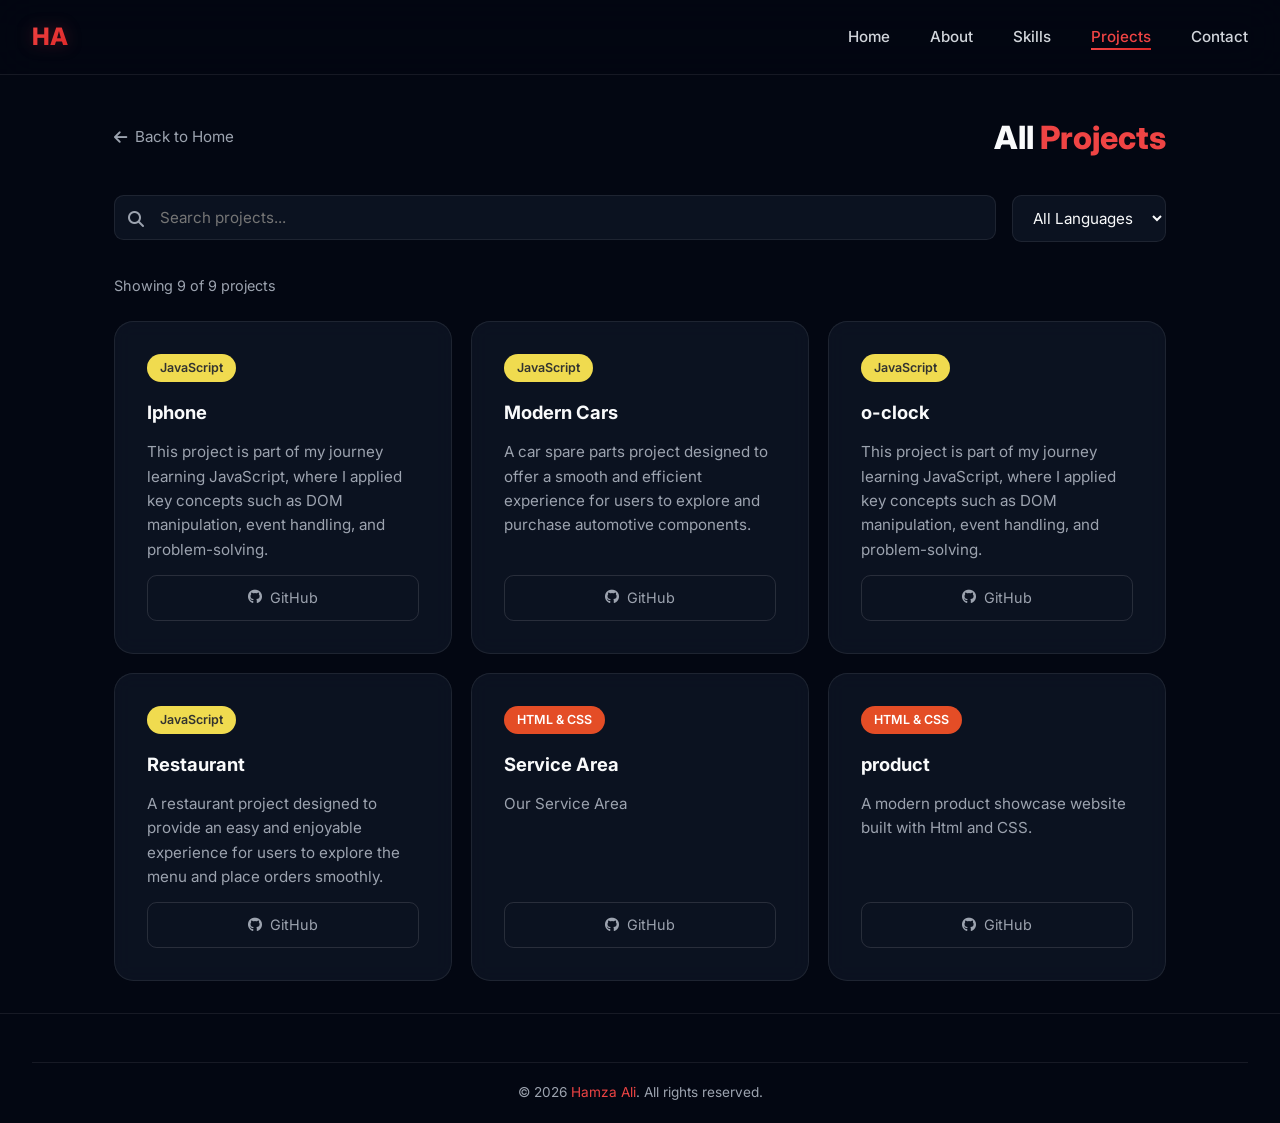
==== projects.html @ 550ccd22 "Add files via upload" ====
<!doctype html>
<html lang="en">
  <head>
    <meta charset="UTF-8" />
    <meta name="viewport" content="width=device-width, initial-scale=1.0" />
    <title>All Projects</title>
    <link rel="preconnect" href="https://fonts.googleapis.com" />
    <link rel="preconnect" href="https://fonts.gstatic.com" crossorigin />
    <link
      href="https://fonts.googleapis.com/css2?family=Inter:wght@300;400;500;600;700;800&display=swap"
      rel="stylesheet"
    />
    <link
      rel="stylesheet"
      href="https://cdnjs.cloudflare.com/ajax/libs/font-awesome/6.5.0/css/all.min.css"
    />
    <link rel="stylesheet" href="style.css" />
    <style>
      .projects-page {
        min-height: 100vh;
        padding: 2rem 1.5rem;
        max-width: 1100px;
        margin: 0 auto;
      }
      .projects-page-header {
        display: flex;
        align-items: center;
        justify-content: space-between;
        margin-bottom: 2rem;
        padding-top: 5rem;
        flex-wrap: wrap;
        gap: 1rem;
      }
      .back-link {
        display: flex;
        align-items: center;
        gap: 0.5rem;
        color: var(--muted);
        font-size: 0.95rem;
        transition: color 0.3s;
      }
      .back-link:hover {
        color: var(--red);
      }
      .projects-page-title {
        font-size: 2rem;
        font-weight: 800;
      }
      .filters {
        display: flex;
        gap: 1rem;
        margin-bottom: 2rem;
        flex-wrap: wrap;
      }
      .search-box {
        flex: 1;
        min-width: 200px;
        position: relative;
      }
      .search-box input {
        width: 100%;
        padding: 0.75rem 1rem 0.75rem 2.8rem;
        background: var(--card-bg);
        border: 1px solid var(--border);
        border-radius: 0.6rem;
        color: var(--text);
        font-family: var(--font);
        font-size: 0.95rem;
        outline: none;
        transition: border-color 0.3s;
      }
      .search-box input:focus {
        border-color: rgba(239, 68, 68, 0.4);
      }
      .search-box .search-icon {
        position: absolute;
        left: 0.9rem;
        top: 50%;
        transform: translateY(-50%);
        color: var(--muted);
      }
      .lang-select {
        padding: 0.75rem 1rem;
        background: var(--card-bg);
        border: 1px solid var(--border);
        border-radius: 0.6rem;
        color: var(--text);
        font-family: var(--font);
        font-size: 0.95rem;
        outline: none;
        cursor: pointer;
      }
      .results-count {
        color: var(--muted);
        font-size: 0.9rem;
        margin-bottom: 1.5rem;
      }
      .all-projects-grid {
        display: grid;
        grid-template-columns: repeat(auto-fill, minmax(300px, 1fr));
        gap: 1.2rem;
      }
      .no-results {
        text-align: center;
        padding: 4rem;
        color: var(--muted);
        font-size: 1.1rem;
        display: none;
      }
    </style>
  </head>
  <body>
    <!-- ─── NAVBAR ─── -->
    <nav class="navbar" id="navbar">
      <div class="nav-inner">
        <a href="index.html" class="logo">HA</a>
        <ul class="nav-links">
          <li><a href="index.html#hero" class="nav-link">Home</a></li>
          <li><a href="index.html#about" class="nav-link">About</a></li>
          <li><a href="index.html#skills" class="nav-link">Skills</a></li>
          <li>
            <a href="index.html#projects" class="nav-link active">Projects</a>
          </li>
          <li><a href="index.html#contact" class="nav-link">Contact</a></li>
        </ul>
      </div>
    </nav>
    
    <div class="projects-page">
      <div class="projects-page-header">
        <a href="index.html" class="back-link"
          ><i class="fas fa-arrow-left"></i> Back to Home</a
        >
        <h1 class="projects-page-title">
          All <span class="accent">Projects</span>
        </h1>
      </div>
      
      <div class="filters">
        <div class="search-box">
          <i class="fas fa-search search-icon"></i>
          <input
            type="text"
            id="searchInput"
            placeholder="Search projects..."
          />
        </div>
        <select class="lang-select" id="langFilter">
          <option value="">All Languages</option>
          <option value="JavaScript">JavaScript</option>
          <option value="TypeScript">TypeScript</option>
          <option value="HTML&CSS">HTML & CSS</option>
        </select>
      </div>

      <p class="results-count" id="resultsCount">Showing 9 of 9 projects</p>

      <div class="all-projects-grid" id="projectsGrid">
        <div class="project-card" data-lang="JavaScript">
          <div class="project-top">
            <span class="lang-tag lang-js">JavaScript</span>
          </div>
          <h3>Iphone</h3>
          <p>
            This project is part of my journey learning JavaScript, where I
            applied key concepts such as DOM manipulation, event handling, and
            problem-solving.
          </p>
          <a href="https://yousefmo2005.github.io/Iphone/" class="github-btn"
            ><i class="fab fa-github"></i> GitHub</a
          >
        </div>

        <div class="project-card" data-lang="JavaScript">
          <div class="project-top">
            <span class="lang-tag lang-js">JavaScript</span>
          </div>
          <h3>Modern Cars</h3>
          <p>A car spare parts project designed to offer a smooth and efficient experience for users to explore and purchase automotive components.</p>
          <a
            href="https://yousefmo2005.github.io/Modern-Cars/"
            class="github-btn"
            ><i class="fab fa-github"></i> GitHub</a
          >
        </div>

        <div class="project-card" data-lang="JavaScript">
          <div class="project-top">
            <span class="lang-tag lang-js">JavaScript</span>
          </div>
          <h3>o-clock</h3>
          <p>This project is part of my journey learning JavaScript, where I applied key concepts such as DOM manipulation, event handling, and problem-solving.</p>
          <a href="https://yousefmo2005.github.io/o-clock/" class="github-btn"
            ><i class="fab fa-github"></i> GitHub</a
          >
        </div>

        <div class="project-card" data-lang="JavaScript">
          <div class="project-top">
            <span class="lang-tag lang-js">JavaScript</span>
          </div>
          <h3>Restaurant</h3>
          <p>A restaurant project designed to provide an easy and enjoyable experience for users to explore the menu and place orders smoothly.</p>
          <a href="https://yousefmo2005.github.io/Restaurant/ " class="github-btn"
            ><i class="fab fa-github"></i> GitHub</a
          >
        </div>

        <div class="project-card" data-lang="HTML&CSS">
          <div class="project-top">
            <span class="lang-tag lang-html">HTML & CSS</span>
          </div>
          <h3>Service Area</h3>
          <p>Our Service Area</p>
          <a href="https://yousefmo2005.github.io/Service-Area/" class="github-btn"
            ><i class="fab fa-github"></i> GitHub</a
          >
        </div>

        <div class="project-card" data-lang="HTML&CSS">
          <div class="project-top">
            <span class="lang-tag lang-html">HTML & CSS</span>
          </div>
          <h3>product</h3>
          <p>A modern product showcase website built with Html and  CSS.</p>
          <a href="https://yousefmo2005.github.io/product/" class="github-btn"
            ><i class="fab fa-github"></i> GitHub</a
          >
        </div>
        
      </div>
      
      <div class="no-results" id="noResults">
        No projects found matching your search.
      </div>
    </div>

    <footer class="footer">
      <div class="footer-bottom">
        <p>
          © 2026 <span class="accent">Hamza Ali</span>. All rights reserved.
        </p>
      </div>
    </footer>

    <script src="script.js"></script>
    <script>
      const searchInput = document.getElementById("searchInput");
      const langFilter = document.getElementById("langFilter");
      const cards = document.querySelectorAll("#projectsGrid .project-card");
      const resultsCount = document.getElementById("resultsCount");
      const noResults = document.getElementById("noResults");

      function filterProjects() {
        const q = searchInput.value.toLowerCase();
        const lang = langFilter.value;
        let visible = 0;
        cards.forEach((card) => {
          const name = card.querySelector("h3").textContent.toLowerCase();
          const desc = card.querySelector("p").textContent.toLowerCase();
          const cardLang = card.dataset.lang;
          const matchesQ = name.includes(q) || desc.includes(q);
          const matchesLang = !lang || cardLang === lang;
          const show = matchesQ && matchesLang;
          card.style.display = show ? "" : "none";
          if (show) visible++;
        });
        const total = cards.length;
        resultsCount.textContent = `Showing ${visible} of ${total} projects`;
        noResults.style.display = visible === 0 ? "block" : "none";
      }

      searchInput.addEventListener("input", filterProjects);
      langFilter.addEventListener("change", filterProjects);
    </script>
  </body>
</html>
---- style.css ----
:root {
    --bg: #030712;
    --bg2: #111827;
    --bg3: #0f0f0f;
    --red: #ef4444;
    --red2: #dc2626;
    --red3: #b91c1c;
    --red-glow: rgba(239, 68, 68, 0.25);
    --red-glow2: rgba(239, 68, 68, 0.10);
    --text: #f9fafb;
    --muted: #9ca3af;
    --border: rgba(255, 255, 255, 0.08);
    --card-bg: rgba(17, 24, 39, 0.7);
    --font: 'Inter', sans-serif;
    --dur: 0.3s;
    --ease: cubic-bezier(.4, 0, .2, 1);
}

*,
*::before,
*::after {
    margin: 0;
    padding: 0;
    box-sizing: border-box;
}

html {
    scroll-behavior: smooth;
}

body {
    font-family: var(--font);
    background: var(--bg);
    color: var(--text);
    line-height: 1.6;
    overflow-x: hidden;
}

a {
    text-decoration: none;
    color: inherit;
}

ul {
    list-style: none;
}

.accent {
    color: var(--red);
    transition: 0.3s;
}


.center {
    text-align: center;
}

.mt-3 {
    margin-top: 2rem;
}

/* ─── BLOBS ─── */
.blob {
    position: absolute;
    border-radius: 50%;
    filter: blur(90px);
    pointer-events: none;
    z-index: 0;
}

.blob-tl {
    width: 500px;
    height: 500px;
    background: rgba(239, 68, 68, .15);
    top: -200px;
    left: -200px;
}

.blob-br {
    width: 400px;
    height: 400px;
    background: rgba(220, 38, 38, .12);
    bottom: -150px;
    right: -150px;
}

.blob-r {
    width: 600px;
    height: 600px;
    background: rgba(239, 68, 68, .08);
    top: 50%;
    right: -250px;
    transform: translateY(-50%);
}

.blob-l {
    width: 600px;
    height: 600px;
    background: rgba(239, 68, 68, .08);
    top: 50%;
    left: -250px;
    transform: translateY(-50%);
}







/*main-title*/
.main-title{
    border: 2px solid var(--red);
    width: fit-content;
    font-size: 30px;
    position: relative;
    z-index: 1;
    margin: 0 auto 80px;
    padding: 10px 20px;
    cursor: pointer;
    transition: var(--main-transition);
}
.main-title:hover{
    color: white;
    border: 2px solid var(--bg);
    transition: 0.3s;
}
.main-title:hover .accent {
    color: white;
    transition: 0.3s;
}
.main-title::before{
    content: "";
    position: absolute;
    background-color: var(--red);
    border-radius: 50%;
    width: 12px;
    height: 12px;
    left: -30px;
    top:50%;
    transform: translateY(-50%);
}
.main-title::after{
    content: "";
    position: absolute;
    background-color: var(--red);
    border-radius: 50%;
    width: 12px;
    height: 12px;
    right: -30px;
    top:50%;
    transform: translateY(-50%);
}
.main-title:hover::before{
    z-index: -1;
    animation: left-move 0.5s linear forwards;
}
.main-title:hover::after{
    z-index: -1;
    animation: right-move 0.5s linear forwards;
}


/* ─── NAVBAR ─── */
.navbar {
    position: fixed;
    top: 0;
    left: 0;
    right: 0;
    z-index: 999;
    background: rgba(3, 7, 18, .85);
    backdrop-filter: blur(20px);
    -webkit-backdrop-filter: blur(20px);
    border-bottom: 1px solid var(--border);
    transition: box-shadow var(--dur) var(--ease);
}

.navbar.scrolled {
    box-shadow: 0 4px 30px var(--red-glow2);
}

.nav-inner {
    max-width: 1280px;
    margin: 0 auto;
    padding: 1.1rem 2rem;
    display: flex;
    align-items: center;
    justify-content: space-between;
}

.logo {
    font-size: 1.5rem;
    font-weight: 800;
    background: linear-gradient(135deg, var(--red), var(--red2));
    -webkit-background-clip: text;
    -webkit-text-fill-color: transparent;
    background-clip: text;
    filter: drop-shadow(0 0 8px var(--red-glow));
}

.nav-links {
    display: flex;
    gap: 2.5rem;
}

.nav-link {
    font-size: .95rem;
    font-weight: 500;
    color: #d1d5db;
    position: relative;
    transition: color var(--dur) var(--ease);
}

.nav-link::after {
    content: '';
    position: absolute;
    bottom: -4px;
    left: 0;
    width: 0;
    height: 2px;
    background: linear-gradient(90deg, var(--red), var(--red2));
    transition: width var(--dur) var(--ease);
}

.nav-link:hover,
.nav-link.active {
    color: var(--red);
}

.nav-link:hover::after,
.nav-link.active::after {
    width: 100%;
}

/* ─── BUTTONS ─── */
.btn {
    display: inline-flex;
    align-items: center;
    justify-content: center;
    padding: .85rem 2rem;
    border-radius: .6rem;
    font-weight: 600;
    font-size: 1rem;
    cursor: pointer;
    transition: all var(--dur) var(--ease);
}

.btn-solid {
    background: linear-gradient(135deg, var(--red), var(--red2));
    color: #fff;
    box-shadow: 0 0 20px var(--red-glow), 0 4px 15px rgba(0, 0, 0, .3);
}

.btn-solid:hover {
    transform: translateY(-2px);
    box-shadow: 0 0 35px rgba(239, 68, 68, .5), 0 8px 25px rgba(0, 0, 0, .3);
}

.btn-outline {
    border: 1.5px solid var(--red);
    color: var(--red);
    background: transparent;
}

.btn-outline:hover {
    background: rgba(239, 68, 68, .1);
    transform: translateY(-2px);
}

.btn-arrow {
    margin-top: 2.5rem;
    letter-spacing: .02em;
}

.btn i {
    margin-right: .5rem;
}

/* ─── HERO ─── */
.hero {
    position: relative;
    min-height: 100vh;
    display: flex;
    align-items: center;
    justify-content: center;
    text-align: center;
    overflow: hidden;
}

.hero-content {
    position: relative;
    z-index: 1;
    max-width: 820px;
    padding: 80px 1.5rem 0;
}

.hero-sub {
    font-size: .85rem;
    font-weight: 600;
    letter-spacing: .2em;
    color: var(--red);
    text-transform: uppercase;
    margin-bottom: 1.2rem;
}

.hero-name {
    font-size: 80px;
    font-weight: 900;
    line-height: 1;
    margin-bottom: .8rem;
    letter-spacing: -.02em;
}

.hero-role {
    font-size: clamp(2rem, 4vw, 3rem);
    font-weight: 700;
    background: linear-gradient(135deg, var(--red), var(--red2));
    -webkit-background-clip: text;
    -webkit-text-fill-color: transparent;
    background-clip: text;
    margin-bottom: 1.5rem;
}

.hero-desc {
    font-size: 1.15rem;
    color: var(--muted);
    max-width: 560px;
    margin: 0 auto 2.5rem;
}

.hero-btns {
    display: flex;
    gap: 1.2rem;
    justify-content: center;
    flex-wrap: wrap;
}

.scroll-indicator {
    position: absolute;
    bottom: 2rem;
    left: 50%;
    transform: translateX(-50%);
    display: flex;
    flex-direction: column;
    align-items: center;
    gap: .3rem;
    color: var(--muted);
    font-size: .9rem;
    animation: bounce 2s infinite;
}

@keyframes bounce {

    0%,
    100% {
        transform: translateX(-50%) translateY(0);
    }

    50% {
        transform: translateX(-50%) translateY(8px);
    }
}

/* ─── SECTIONS ─── */
.section {
    position: relative;
    padding: 6rem 1.5rem;
    overflow: hidden;
}

.about-bg {
    background: linear-gradient(135deg, #000, #111827, #000);
}

.skills-bg {
    background: linear-gradient(135deg, #111827, #000, #111827);
}

.section-inner {
    position: relative;
    z-index: 1;
    max-width: 1100px;
    margin: 0 auto;
}

.section-title {
    font-size: clamp(2rem, 4vw, 3rem);
    font-weight: 800;
    text-align: center;
    margin-bottom: .6rem;
}

.divider {
    width: 80px;
    height: 3px;
    background: linear-gradient(90deg, var(--red), var(--red2));
    margin: 0 auto 1.5rem;
    border-radius: 2px;
}

.section-sub {
    text-align: center;
    color: var(--muted);
    font-size: 1.05rem;
    margin-bottom: 3rem;
}

/* ─── REVEAL ─── */
.reveal {
    opacity: 0;
    transform: translateY(40px);
    transition: opacity .7s var(--ease), transform .7s var(--ease);
}

.reveal.in-view {
    opacity: 1;
    transform: translateY(0);
}

/* ─── ABOUT ─── */
.about-card {
    background: var(--card-bg);
    border: 1px solid var(--border);
    border-radius: 1.2rem;
    padding: 2.5rem 3rem;
    backdrop-filter: blur(10px);
    color: #d1d5db;
    font-size: 1.05rem;
    line-height: 1.9;
}

.about-card p {
    margin-bottom: 1.3rem;
}

.about-card p:last-child {
    margin-bottom: 0;
}

/* ─── SKILLS ─── */

/* تنسيق شبكة الكروت */
.skills-grid {
  display: grid;
  grid-template-columns: repeat(auto-fit, minmax(350px, 1fr));
  gap: 20px;
  background-color: #050505; /* خلفية الصفحة */
  padding: 40px;
}

/* تنسيق الكارت نفسه */
.skill-card {
  background: #111118;
  border: 1px solid #1f1f27;
  border-radius: 16px;
  padding: 30px;
  text-align: center;
  transition: all 0.3s ease;
}

/* --- تنسيق الأيقونات (الجديد) --- */
.skill-icon-box {
  width: 64px;
  height: 64px;
  margin: 0 auto 20px;
  display: flex;
  align-items: center;
  justify-content: center;
  border-radius: 12px; /* الحواف المنحنية للأيقونة */
}

/* ضبط حجم الـ SVG جوه المربع */
.skill-icon-box svg {
  width: 32px;
  height: 32px;
  display: block;
}

/* تنسيق نصوص الكارت */
.skill-card h3 {
  color: #fff;
  font-size: 1.1rem;
  margin-bottom: 5px;
  font-family: sans-serif;
}

.skill-card p {
  color: #888;
  font-size: 0.9rem;
  margin: 0;
  font-family: sans-serif;
}

.skill-card:hover {
    border-color: rgba(239, 68, 68, .4);
    transform: translateY(-6px);
    box-shadow: 0 12px 40px rgba(239, 68, 68, .12);
}


/* ─── PROJECTS ─── */
.projects-grid {
    display: grid;
    grid-template-columns: repeat(auto-fill, minmax(300px, 1fr));
    gap: 1.5rem;
}

.project-card {
    background: var(--card-bg);
    border: 1px solid var(--border);
    border-radius: 1.2rem;
    padding: 2rem;
    backdrop-filter: blur(10px);
    transition: all var(--dur) var(--ease);
    display: flex;
    flex-direction: column;
    gap: .8rem;
}

.project-card:hover {
    border-color: rgba(239, 68, 68, .4);
    transform: translateY(-6px);
    box-shadow: 0 12px 40px rgba(239, 68, 68, .12);
}

.project-top {
    margin-bottom: .2rem;
}

.lang-tag {
    display: inline-block;
    padding: .25rem .8rem;
    border-radius: 9999px;
    font-size: .78rem;
    font-weight: 600;
}

.lang-js {
    background: #f0db4f;
    color: #323330;
}

.lang-ts {
    background: #3178c6;
    color: #fff;
}

.lang-html {
    background: #e44d26;
    color: #fff;
}

.project-card h3 {
    font-size: 1.15rem;
    font-weight: 700;
}

.project-card p {
    color: var(--muted);
    font-size: .95rem;
    flex: 1;
}

.github-btn {
    display: flex;
    align-items: center;
    justify-content: center;
    gap: .5rem;
    width: 100%;
    padding: .65rem;
    border: 1px solid rgba(255, 255, 255, .12);
    border-radius: .6rem;
    color: var(--muted);
    font-size: .9rem;
    transition: all var(--dur) var(--ease);
}

.github-btn:hover {
    border-color: rgba(239, 68, 68, .4);
    color: var(--red);
}

/* ─── CONTACT GRID ─── */
.contact-grid {
    display: grid;
    grid-template-columns: repeat(3, 1fr);
    gap: 1.2rem;
    margin-bottom: 2rem;
}

.contact-card {
    background: var(--card-bg);
    border: 1px solid var(--border);
    border-radius: 1rem;
    padding: 1.8rem 1.5rem;
    display: flex;
    flex-direction: column;
    align-items: center;
    gap: .8rem;
    text-align: center;
    transition: all var(--dur) var(--ease);
    color: var(--text);
}

.contact-card:hover {
    border-color: rgba(239, 68, 68, .4);
    transform: translateY(-5px);
    box-shadow: 0 8px 30px rgba(239, 68, 68, .1);
}

.contact-icon-box {
    width: 56px;
    height: 56px;
    border-radius: 14px;
    display: flex;
    align-items: center;
    justify-content: center;
    font-size: 1.5rem;
    color: #fff;
    box-shadow: 0 4px 15px rgba(0, 0, 0, .3);
}

.contact-label {
    font-size: .78rem;
    color: var(--muted);
    margin-bottom: .1rem;
}

.contact-val {
    font-size: .95rem;
    font-weight: 600;
}

/* ─── CTA BOX ─── */
.cta-box {
    background: var(--card-bg);
    border: 1px solid var(--border);
    border-radius: 1.2rem;
    padding: 2.5rem;
    text-align: center;
    backdrop-filter: blur(10px);
    margin-top: 1rem;
}

.cta-box h3 {
    font-size: 1.4rem;
    font-weight: 700;
    margin-bottom: .8rem;
}

.cta-box p {
    color: var(--muted);
    margin-bottom: 1.5rem;
}

/* ─── FOOTER ─── */
.footer {
    border-top: 1px solid var(--border);
    padding: 3rem 2rem 0;
}

.footer-inner {
    max-width: 1100px;
    margin: 0 auto;
    display: grid;
    grid-template-columns: 2fr 1fr 1fr;
    gap: 3rem;
    padding-bottom: 2rem;
}

.footer-col .logo {
    margin-bottom: .8rem;
    display: inline-block;
}

.footer-col p {
    color: var(--muted);
    font-size: .9rem;
    line-height: 1.7;
}

.footer-col h4 {
    font-size: 1rem;
    font-weight: 700;
    margin-bottom: 1rem;
}

.footer-col ul {
    display: flex;
    flex-direction: column;
    gap: .5rem;
}

.footer-col ul a {
    color: var(--muted);
    font-size: .9rem;
    transition: color var(--dur);
}

.footer-col ul a:hover {
    color: var(--red);
}

.social-icons {
    display: flex;
    gap: .8rem;
    flex-wrap: wrap;
}

.social-icon {
    width: 40px;
    height: 40px;
    border-radius: .5rem;
    background: var(--card-bg);
    border: 1px solid var(--border);
    display: flex;
    align-items: center;
    justify-content: center;
    color: var(--muted);
    transition: all var(--dur) var(--ease);
}

.social-icon:hover {
    border-color: rgba(239, 68, 68, .4);
    color: var(--red);
}

.footer-bottom {
    border-top: 1px solid var(--border);
    text-align: center;
    padding: 1.2rem;
    color: var(--muted);
    font-size: .85rem;
}

/* ─── RESPONSIVE ─── */
@media(max-width:900px) {
    .contact-grid {
        grid-template-columns: repeat(2, 1fr);
    }

    .footer-inner {
        grid-template-columns: 1fr 1fr;
    }
}

@media(max-width:600px) {
    .nav-links {
        display: none;
    }

    .contact-grid {
        grid-template-columns: 1fr;
    }

    .about-card {
        padding: 1.8rem 1.5rem;
    }

    .footer-inner {
        grid-template-columns: 1fr;
    }
}








/* skills */









/* Animations */
/**/
@keyframes left-move{
    50%{
        left: 0;
        width: 12px;
        height: 12px;
    }
    100%{
        left: 0;
        width: 100%;
        height: 100%;
        border-radius: 0;
    }
}
@keyframes right-move{
    50%{
        right: 0;
        width: 12px;
        height: 12px;
    }
    100%{
        right: 0;
        width: 100%;
        height: 100%;
        border-radius: 0;
    }
}
/**/
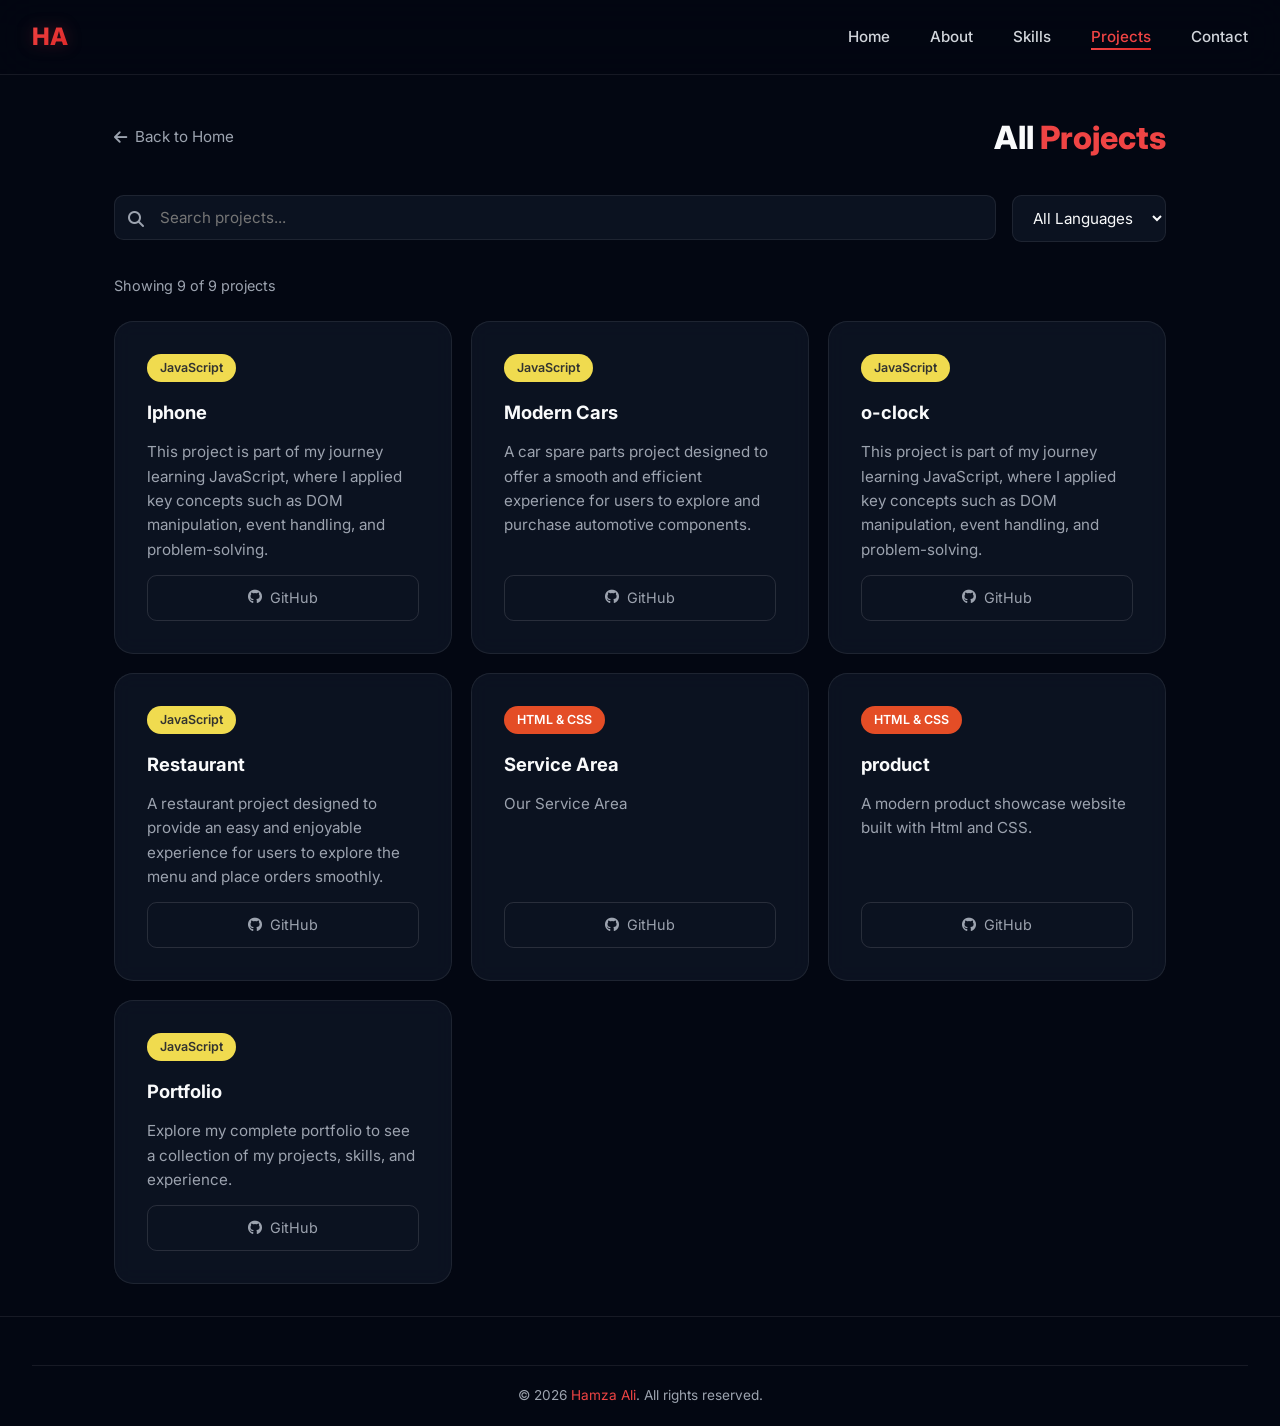
==== commit 717ddb11: "Fix HTML encoding issues in projects.html" ====
--- a/projects.html
+++ b/projects.html
@@ -227,6 +227,19 @@
             ><i class="fab fa-github"></i> GitHub</a
           >
         </div>
+
+        <div class="project-card" data-lang="JavaScript">
+            <div class="project-top">
+              <span class="lang-tag lang-js">JavaScript</span>
+            </div>
+            <h3>Portfolio</h3>
+            <p>Explore my complete portfolio to see a collection of my projects, skills, and experience.</p>
+            <a
+              href="https://yousefmo2005.github.io/Portfolio/"
+              class="github-btn"
+              ><i class="fab fa-github"></i> GitHub</a
+            >
+          </div>
         
       </div>
       
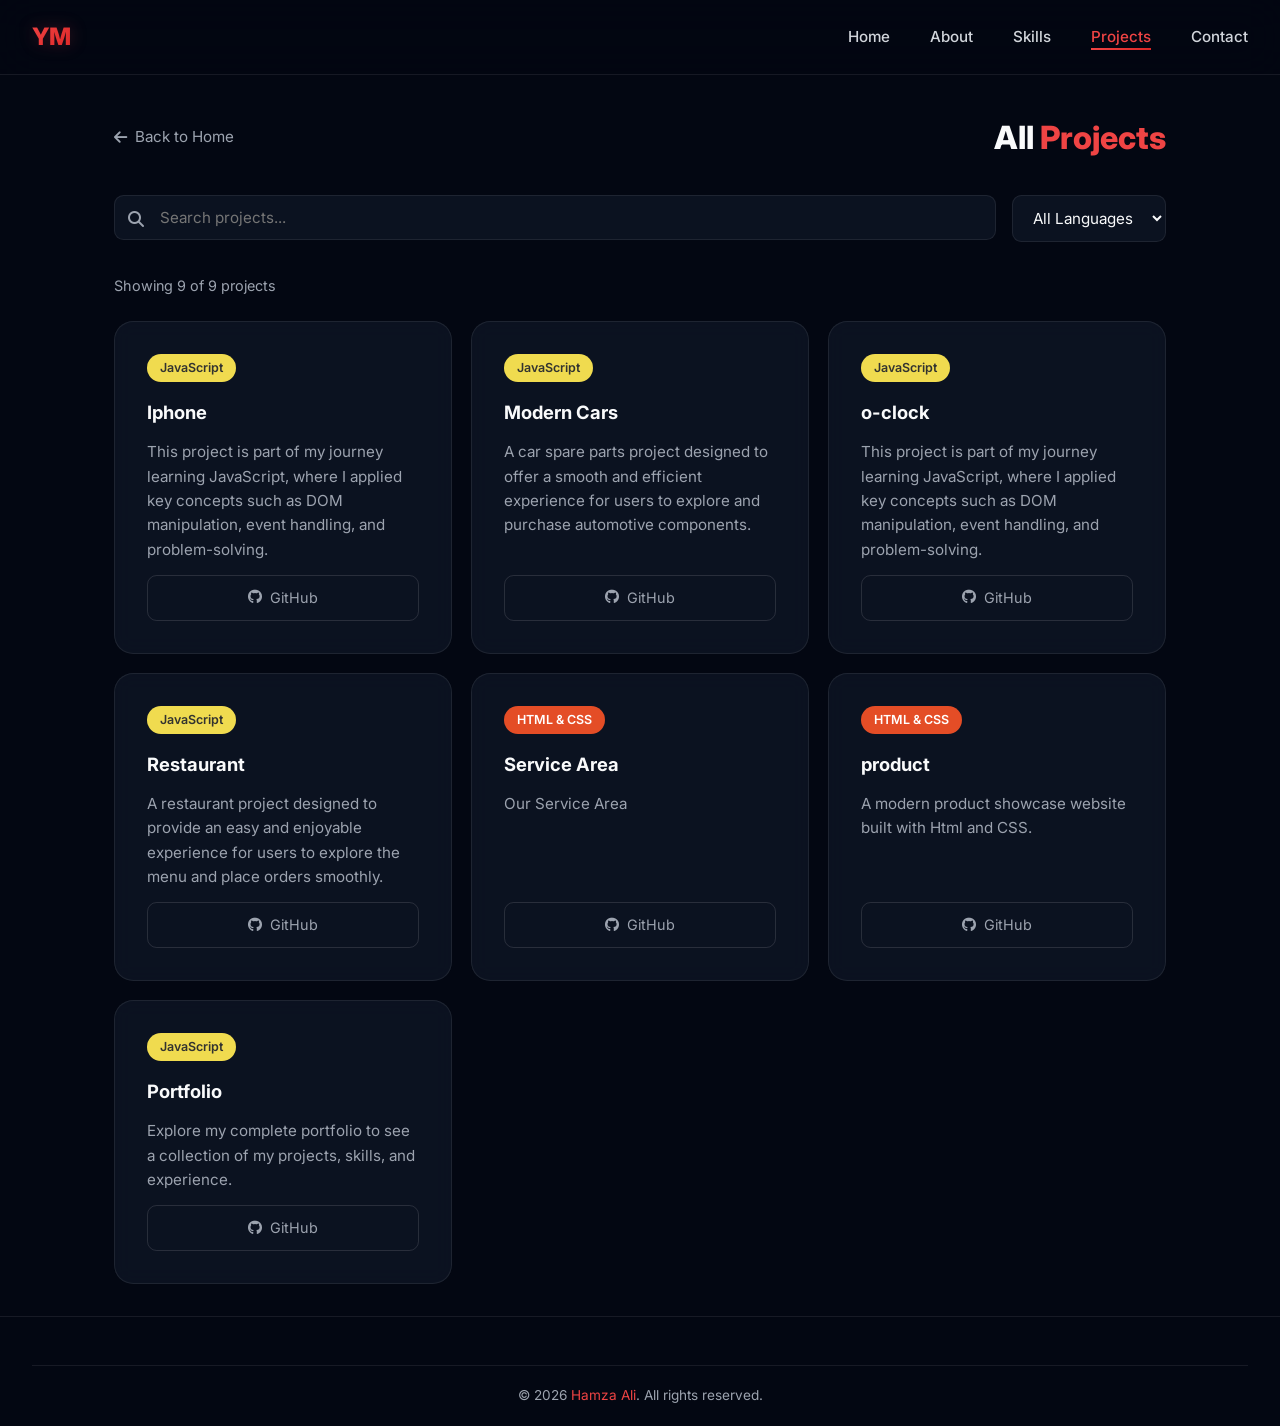
==== commit e098313b: "Fix HTML encoding issues in projects.html" ====
--- a/projects.html
+++ b/projects.html
@@ -113,7 +113,7 @@
     <!-- ─── NAVBAR ─── -->
     <nav class="navbar" id="navbar">
       <div class="nav-inner">
-        <a href="index.html" class="logo">HA</a>
+        <a href="index.html" class="logo">YM</a>
         <ul class="nav-links">
           <li><a href="index.html#hero" class="nav-link">Home</a></li>
           <li><a href="index.html#about" class="nav-link">About</a></li>
@@ -178,7 +178,7 @@
           <h3>Modern Cars</h3>
           <p>A car spare parts project designed to offer a smooth and efficient experience for users to explore and purchase automotive components.</p>
           <a
-            href="https://yousefmo2005.github.io/Modern-Cars/"
+            href="https://yousefmo2005.github.io/Project-/"
             class="github-btn"
             ><i class="fab fa-github"></i> GitHub</a
           >
--- a/style.css
+++ b/style.css
@@ -162,6 +162,54 @@
 
 
 /* ─── NAVBAR ─── */
+
+/* تنسيق الزرار الافتراضي (مخفي) */
+.menu-toggle {
+  display: none;
+  flex-direction: column;
+  cursor: pointer;
+  background: transparent;
+  border: none;
+  gap: 5px;
+}
+
+.menu-toggle span {
+  display: block;
+  width: 25px;
+  height: 3px;
+  background-color: #333; /* غير اللون حسب تصميمك */
+  transition: 0.3s;
+}
+
+/* للموبايل */
+@media (max-width: 768px) {
+  .menu-toggle {
+    display: flex; /* نظهر الزرار */
+    transition: 0.3s ease;
+  }
+
+  .nav-links {
+    display: none; /* نخفي القائمة الأصلية */
+    flex-direction: column;
+    position: absolute;
+    top: 100%;
+    left: 0;
+    width: 100%;
+    background: var(--bg2);
+    color: white; /* غير الخلفية حسب تصميمك */
+    padding: 20px;
+    text-align: center;
+    transition: 0.3s ease;
+  }
+  .nav-links:hover{
+    color: var(--red);
+  }
+  /* كلاس هيتضاف بالـ JS عشان يفتح القائمة */
+  .nav-links.active {
+    display: flex;
+  }
+}
+
 .navbar {
     position: fixed;
     top: 0;
@@ -440,12 +488,39 @@
 /* ─── SKILLS ─── */
 
 /* تنسيق شبكة الكروت */
+/* الإعدادات الأساسية للـ Grid */
 .skills-grid {
   display: grid;
-  grid-template-columns: repeat(auto-fit, minmax(350px, 1fr));
+  /* على الشاشات الكبيرة: الكارت بياخد 350px زي ما تحب */
+  grid-template-columns: repeat(auto-fit, minmax(350px, 1fr)); 
   gap: 20px;
-  background-color: #050505; /* خلفية الصفحة */
+  background-color: #050505;
   padding: 40px;
+  width: 100%;
+  box-sizing: border-box;
+}
+
+/* التابلت والشاشات المتوسطة (أقل من 768px) */
+@media (max-width: 768px) {
+  .skills-grid {
+    /* بنصغر الحد الأدنى لـ 280px عشان يقدر يشيل كارتين جنب بعض لو فيه مساحة */
+    grid-template-columns: repeat(auto-fit, minmax(280px, 1fr));
+    padding: 25px;
+  }
+}
+
+/* الموبايل (أقل من 480px) */
+@media (max-width: 480px) {
+  .skills-grid {
+    /* هنا الكارت بياخد عرض الشاشة بالكامل (100%) عشان ميبقاش فيه Scroll بالعرض */
+    grid-template-columns: 1fr; 
+    padding: 15px;
+    gap: 15px;
+  }
+  
+  .skill-card {
+    padding: 25px 15px; /* تقليل الحواف الداخلية شوية للموبايل */
+  }
 }
 
 /* تنسيق الكارت نفسه */
@@ -807,4 +882,4 @@
         border-radius: 0;
     }
 }
-/**/+/**/
